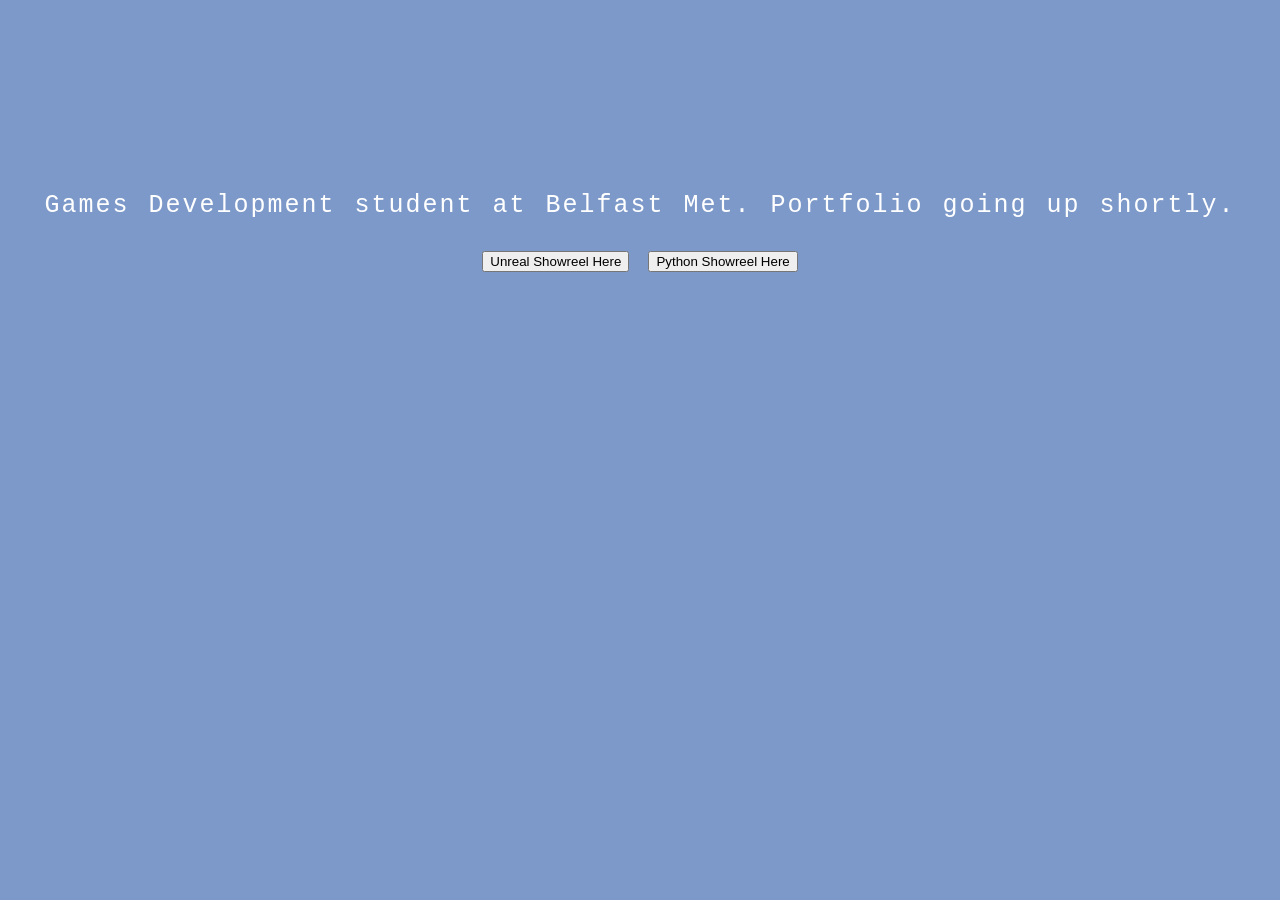
==== index.html @ 3f8d04d6 "adding python showreel button" ====
<!DOCTYPE html>
<html lang="en">
<head>
  <style>
    body{
      background: #7D99C9;
      color: white;
      text-align: center;
      font-family: "Courier New", Courier, monospace;
      font-size: 25px;
      letter-spacing: 2px;
      word-spacing: 2px;
      colour: #000000
      font-weight: normal;
      text-decoration: none;
      font-style: normal;
      font-variant: normal;
      text-transform: none;
    }
  </style>
  <meta charset="utf-8">
  <title>Pixielled — Games Development</title>
</head>
<body>
  <video autoplay loop muted playsinline style="max-width: 100%;">
  <source src="logo_animation.mp4" type="video/mp4">
  Your browser does not support the video tag.
  </video>
  <p>Games Development student at Belfast Met. Portfolio going up shortly.</p>
  <button onclick="window.location='unreal_showreel.html'">Unreal Showreel Here</button> <button onclick="window.location='python_showreel.html'">Python Showreel Here</button>
</body>
</html>
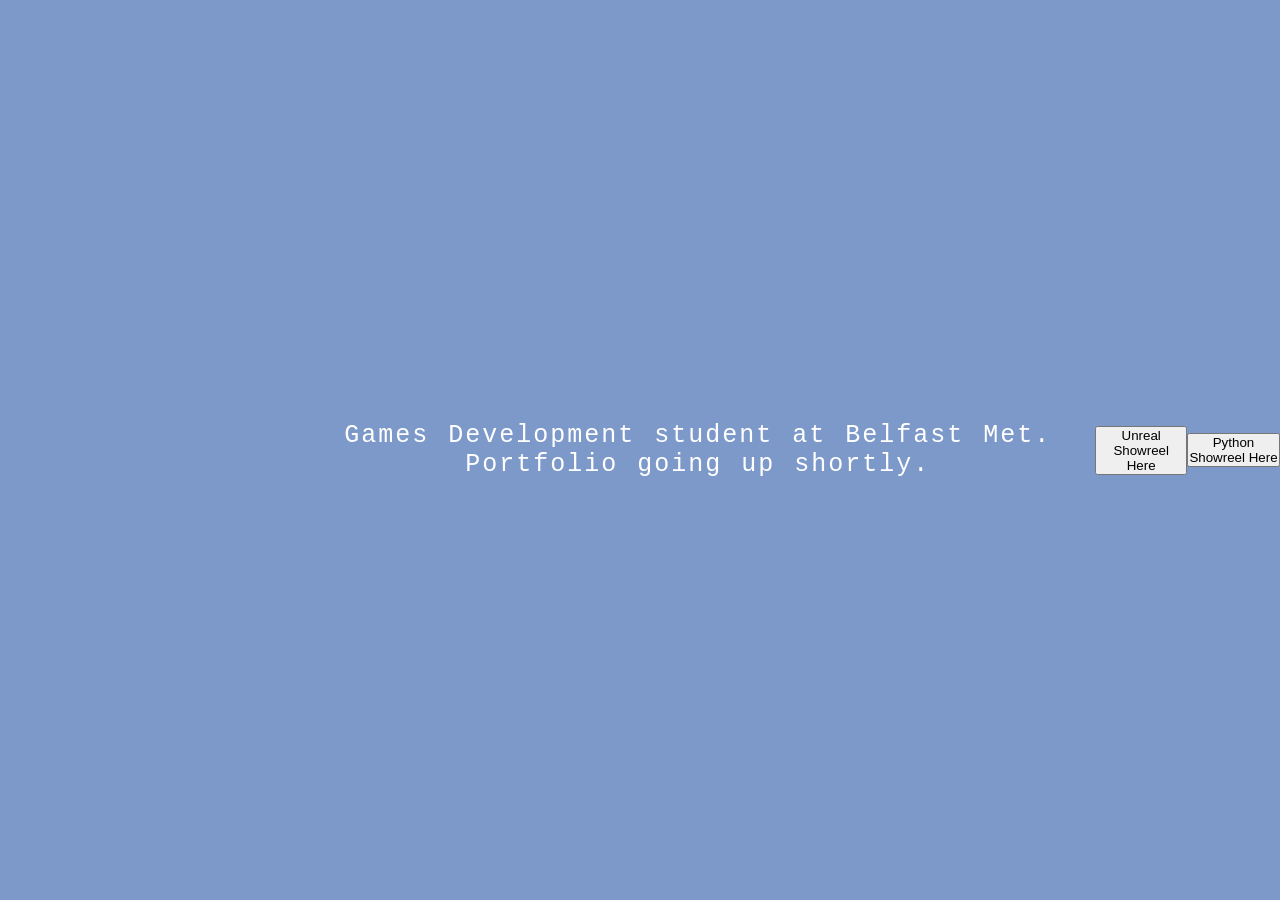
==== commit 357110a8: "Update index.html Trying to make a border" ====
--- a/index.html
+++ b/index.html
@@ -1,9 +1,24 @@
 <!DOCTYPE html>
 <html lang="en">
 <head>
+<meta charset="UTF-8">
+<meta name="viewport"
+  content="width=device-width, inital-scale=1.0">
+  <title>Wiggly Borders</title>
   <style>
+  		* {
+        margin: 0;
+        padding: 0;
+        box-sizing: border-box;
+      }
+      
     body{
+      min-height: 100vh;
       background: #7D99C9;
+      display: flex;
+      align-items: center;
+      padding; 25px;
+      overflow-x: hiddden;
       color: white;
       text-align: center;
       font-family: "Courier New", Courier, monospace;
@@ -17,6 +32,40 @@
       font-variant: normal;
       text-transform: none;
     }
+    .wiggly-container {
+    width: 100%
+    max-width: 1200px;
+    min-height: 80vh;
+    position: relative;
+    padding: 40px
+    background: #fff;
+    border: 5px solid #DCDBBB;
+    border-radius: 45% 55% 50% 50% / 8% 10% 12% 9%:
+    animation: wiggle 6s ease-in-out infinite;
+    }
+    
+    @keyframes wiggle {
+    		0%, 100% {
+        border-radius: 45% 55% 50% 50% / 8% 10% 12% 9%:
+        }
+        50% {
+        		border-radius: 50% 45% 55% 45% / 10% 8% 9% 12%;
+            }
+          }
+          
+    /*mobile adjustments*/
+    @media (max-width: 600px) {
+    		body {
+        padding: 15px;
+        }
+        .wiggly-container {
+        		min-height: 90vh;
+            padding: 20px;
+            border-width: 4px;
+            border-radius; 40% 60% 45% 55% / 6% 8% 10% 7%;
+            }
+        }
+      	
   </style>
   <meta charset="utf-8">
   <title>Pixielled — Games Development</title>
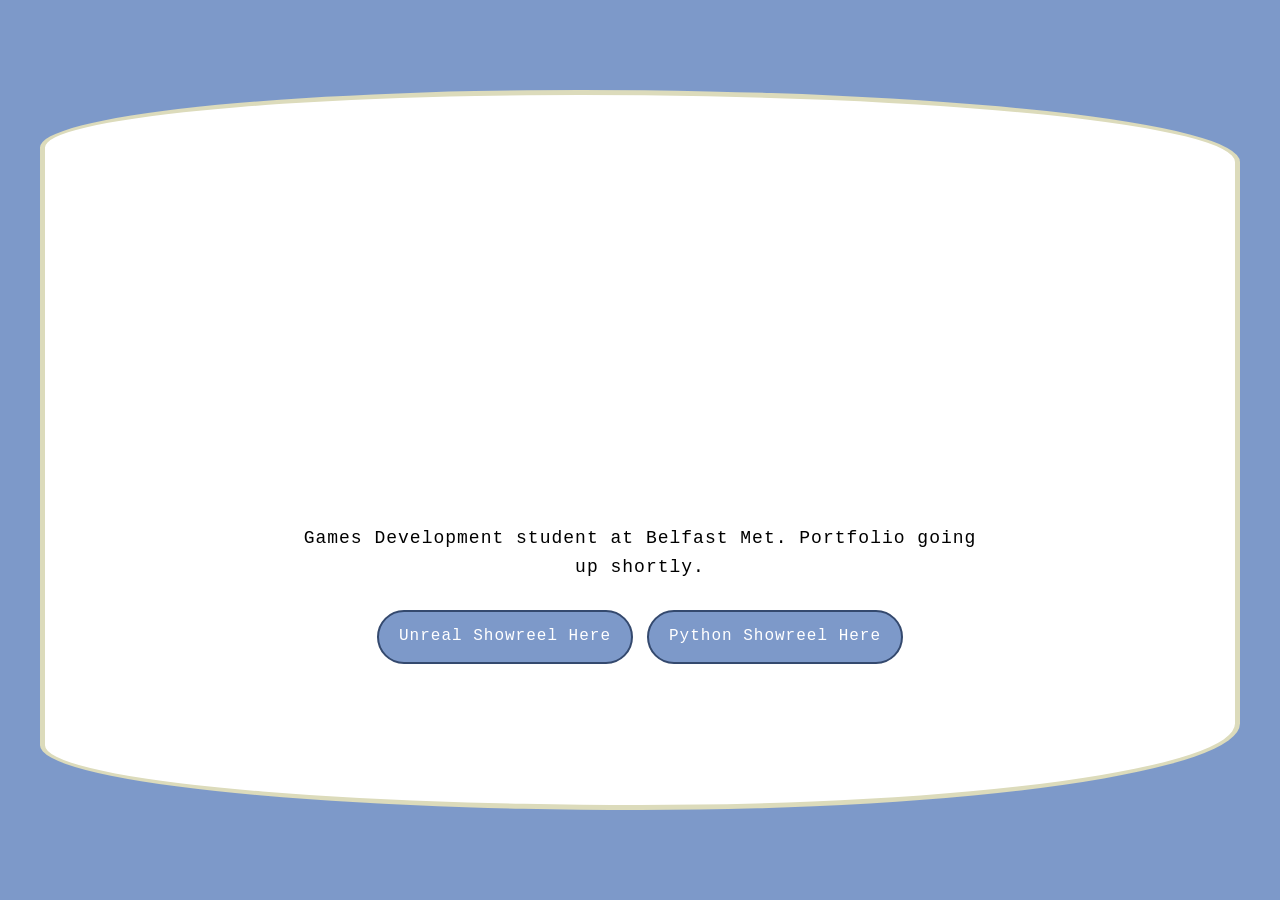
==== commit 12b99e2c: "Update index.html Bug fixing for borders" ====
--- a/index.html
+++ b/index.html
@@ -1,81 +1,176 @@
+
 <!DOCTYPE html>
 <html lang="en">
 <head>
-<meta charset="UTF-8">
-<meta name="viewport"
-  content="width=device-width, inital-scale=1.0">
-  <title>Wiggly Borders</title>
+  <meta charset="UTF-8">
+  <meta name="viewport" content="width=device-width, initial-scale=1.0">
+  <meta name="description" content="Pixielled — Games Development portfolio.">
+  <title>Pixielled — Games Development</title>
+
   <style>
-  		* {
-        margin: 0;
-        padding: 0;
-        box-sizing: border-box;
-      }
-      
-    body{
+    * {
+      margin: 0;
+      padding: 0;
+      box-sizing: border-box;
+    }
+
+    body {
       min-height: 100vh;
       background: #7D99C9;
       display: flex;
       align-items: center;
-      padding; 25px;
-      overflow-x: hiddden;
-      color: white;
+      justify-content: center;
+      padding: 25px;
+      overflow-x: hidden;
+      color: #000000;
       text-align: center;
       font-family: "Courier New", Courier, monospace;
-      font-size: 25px;
-      letter-spacing: 2px;
-      word-spacing: 2px;
-      colour: #000000
+      font-size: 18px;
       font-weight: normal;
+      letter-spacing: 1px;
+      line-height: 1.6;
+    }
+
+    .wiggly-container {
+      width: 100%;
+      max-width: 1200px;
+      min-height: 80vh;
+      position: relative;
+      display: flex;
+      flex-direction: column;
+      align-items: center;
+      justify-content: center;
+      gap: 28px;
+      padding: 40px;
+      background: #ffffff;
+      border: 5px solid #DCDBBB;
+      border-radius: 45% 55% 50% 50% / 8% 10% 12% 9%;
+      animation: wiggle 6s ease-in-out infinite;
+    }
+
+    .logo-video {
+      display: block;
+      width: 100%;
+      max-width: 520px;
+      max-height: 320px;
+      object-fit: contain;
+    }
+
+    .intro {
+      max-width: 700px;
+    }
+
+    .button-group {
+      display: flex;
+      flex-wrap: wrap;
+      justify-content: center;
+      gap: 14px;
+    }
+
+    .portfolio-button {
+      display: inline-block;
+      padding: 12px 20px;
+      border: 2px solid #34496E;
+      border-radius: 999px;
+      background: #7D99C9;
+      color: #ffffff;
+      font: inherit;
+      font-size: 16px;
+      letter-spacing: 1px;
       text-decoration: none;
-      font-style: normal;
-      font-variant: normal;
-      text-transform: none;
+      cursor: pointer;
+      transition: background-color 0.2s ease,
+                  color 0.2s ease,
+                  transform 0.2s ease;
     }
-    .wiggly-container {
-    width: 100%
-    max-width: 1200px;
-    min-height: 80vh;
-    position: relative;
-    padding: 40px
-    background: #fff;
-    border: 5px solid #DCDBBB;
-    border-radius: 45% 55% 50% 50% / 8% 10% 12% 9%:
-    animation: wiggle 6s ease-in-out infinite;
+
+    .portfolio-button:hover,
+    .portfolio-button:focus-visible {
+      background: #34496E;
+      color: #ffffff;
+      transform: translateY(-2px);
     }
-    
+
+    .portfolio-button:focus-visible {
+      outline: 3px solid #000000;
+      outline-offset: 4px;
+    }
+
     @keyframes wiggle {
-    		0%, 100% {
-        border-radius: 45% 55% 50% 50% / 8% 10% 12% 9%:
-        }
-        50% {
-        		border-radius: 50% 45% 55% 45% / 10% 8% 9% 12%;
-            }
-          }
-          
-    /*mobile adjustments*/
+      0%, 100% {
+        border-radius: 45% 55% 50% 50% / 8% 10% 12% 9%;
+      }
+
+      50% {
+        border-radius: 50% 45% 55% 45% / 10% 8% 9% 12%;
+      }
+    }
+
+    /* Mobile adjustments */
     @media (max-width: 600px) {
-    		body {
+      body {
         padding: 15px;
-        }
-        .wiggly-container {
-        		min-height: 90vh;
-            padding: 20px;
-            border-width: 4px;
-            border-radius; 40% 60% 45% 55% / 6% 8% 10% 7%;
-            }
-        }
-      	
+        font-size: 16px;
+      }
+
+      .wiggly-container {
+        min-height: 90vh;
+        padding: 24px 18px;
+        border-width: 4px;
+        border-radius: 40% 60% 45% 55% / 6% 8% 10% 7%;
+        gap: 22px;
+      }
+
+      .logo-video {
+        max-height: 240px;
+      }
+
+      .portfolio-button {
+        width: 100%;
+        max-width: 280px;
+      }
+    }
+
+    /* Accessibility: respect reduced-motion settings */
+    @media (prefers-reduced-motion: reduce) {
+      .wiggly-container {
+        animation: none;
+      }
+
+      .portfolio-button {
+        transition: none;
+      }
+    }
   </style>
-  <meta charset="utf-8">
-  <title>Pixielled — Games Development</title>
 </head>
+
 <body>
-  <video autoplay loop muted playsinline style="max-width: 100%;">
-  <source src="logo_animation.mp4" type="video/mp4">
-  Your browser does not support the video tag.
-  </video>
-  <p>Games Development student at Belfast Met. Portfolio going up shortly.</p>
-  <button onclick="window.location='unreal_showreel.html'">Unreal Showreel Here</button> <button onclick="window.location='python_showreel.html'">Python Showreel Here</button>
+
+  <main class="wiggly-container">
+
+    <video class="logo-video" autoplay loop muted playsinline>
+      <source src="logo_animation.mp4" type="video/mp4">
+      Your browser does not support the video tag.
+    </video>
+
+    <p class="intro">
+      Games Development student at Belfast Met.
+      Portfolio going up shortly.
+    </p>
+
+    <nav class="button-group" aria-label="Showreels">
+
+      <a class="portfolio-button" href="unreal_showreel.html">
+        Unreal Showreel Here
+      </a>
+
+      <a class="portfolio-button" href="python_showreel.html">
+        Python Showreel Here
+      </a>
+
+    </nav>
+
+  </main>
+
 </body>
 </html>
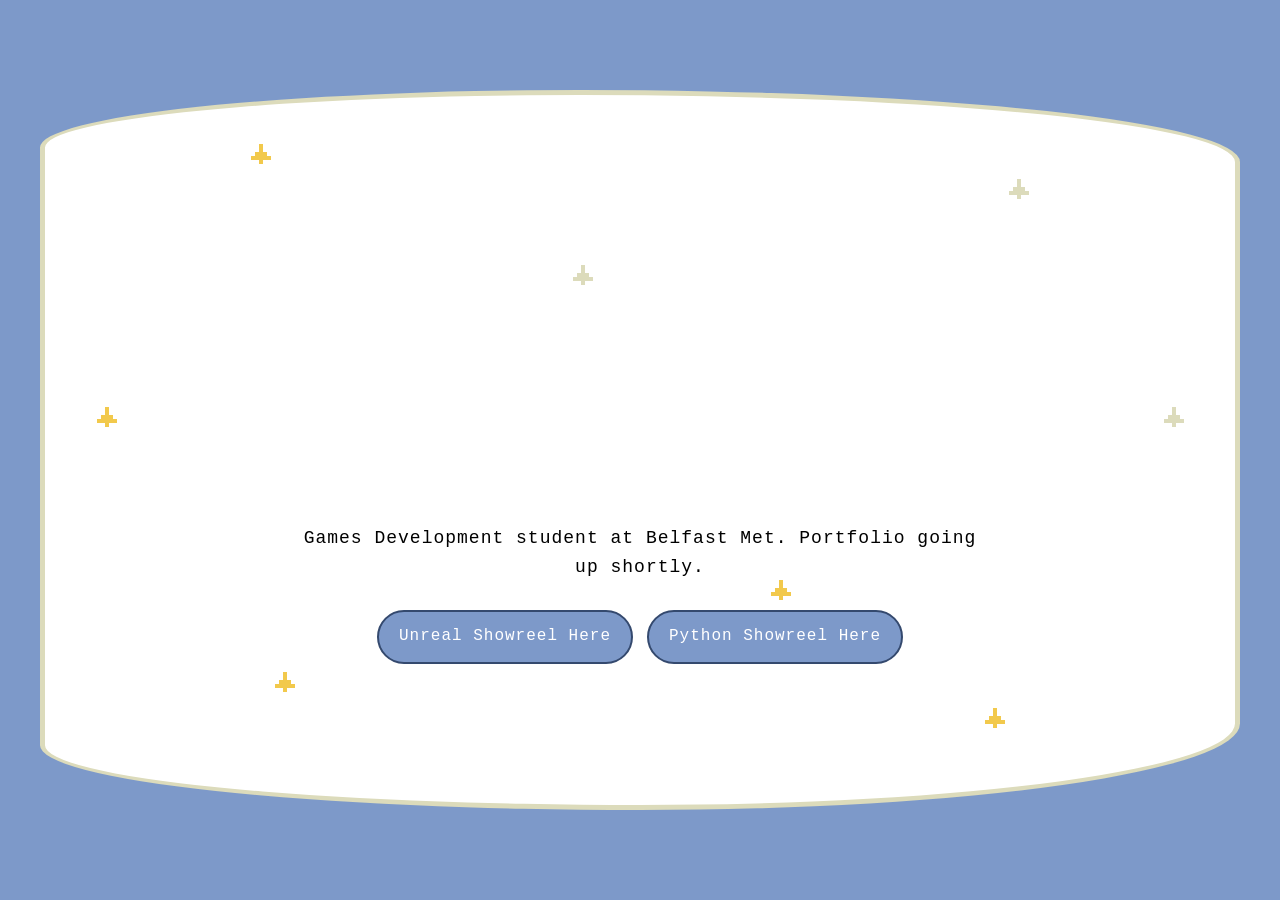
==== commit 0447eb7a: "Update index.html Fixing and adding comments on code + animated stars" ====
--- a/index.html
+++ b/index.html
@@ -3,11 +3,20 @@
 <html lang="en">
 <head>
   <meta charset="UTF-8">
+
   <meta name="viewport" content="width=device-width, initial-scale=1.0">
+
   <meta name="description" content="Pixielled — Games Development portfolio.">
+
   <title>Pixielled — Games Development</title>
 
+
   <style>
+
+    /* ================================= */
+    /* GENERAL PAGE SETTINGS             */
+    /* ================================= */
+
     * {
       margin: 0;
       padding: 0;
@@ -17,86 +26,268 @@
     body {
       min-height: 100vh;
       background: #7D99C9;
+
       display: flex;
       align-items: center;
       justify-content: center;
+
       padding: 25px;
       overflow-x: hidden;
+
       color: #000000;
       text-align: center;
+
       font-family: "Courier New", Courier, monospace;
       font-size: 18px;
       font-weight: normal;
+
       letter-spacing: 1px;
       line-height: 1.6;
     }
+
+
+    /* ================================= */
+    /* MAIN WIGGLY CONTAINER             */
+    /* ================================= */
 
     .wiggly-container {
       width: 100%;
       max-width: 1200px;
       min-height: 80vh;
+
       position: relative;
+
       display: flex;
       flex-direction: column;
       align-items: center;
       justify-content: center;
+
       gap: 28px;
       padding: 40px;
+
       background: #ffffff;
+
       border: 5px solid #DCDBBB;
+
+      /* Creates the organic wiggly shape */
       border-radius: 45% 55% 50% 50% / 8% 10% 12% 9%;
+
+      /* Continuously animates the container shape */
       animation: wiggle 6s ease-in-out infinite;
     }
+
+
+    /* ================================= */
+    /* PIXEL STAR DECORATIONS            */
+    /* ================================= */
+
+    /* 
+       Creates individual pixel-style stars.
+       Each star is made using small square pixels
+       created with CSS box-shadow.
+    */
+
+    .pixel-star {
+      position: absolute;
+
+      width: 4px;
+      height: 4px;
+
+      background: currentColor;
+
+      /* Creates the pixelated star shape */
+      box-shadow:
+        0px -8px currentColor,
+        0px -4px currentColor,
+        -4px 0px currentColor,
+        4px 0px currentColor,
+        -8px 4px currentColor,
+        -4px 4px currentColor,
+        0px 4px currentColor,
+        4px 4px currentColor,
+        8px 4px currentColor,
+        0px 8px currentColor;
+
+      /* Makes the stars blink continuously */
+      animation: twinkle 2s ease-in-out infinite;
+
+      /* Stops stars interfering with clicking buttons */
+      pointer-events: none;
+
+      z-index: 2;
+    }
+
+
+    /* Individual star positions */
+
+    .star-1 {
+      top: 8%;
+      left: 18%;
+      color: #F2C94C;
+      animation-delay: 0s;
+    }
+
+    .star-2 {
+      top: 13%;
+      right: 18%;
+      color: #DCDBBB;
+      animation-delay: 0.7s;
+    }
+
+    .star-3 {
+      top: 45%;
+      left: 5%;
+      color: #F2C94C;
+      animation-delay: 1.2s;
+    }
+
+    .star-4 {
+      top: 45%;
+      right: 5%;
+      color: #DCDBBB;
+      animation-delay: 0.4s;
+    }
+
+    .star-5 {
+      bottom: 17%;
+      left: 20%;
+      color: #F2C94C;
+      animation-delay: 1.5s;
+    }
+
+    .star-6 {
+      bottom: 12%;
+      right: 20%;
+      color: #F2C94C;
+      animation-delay: 0.9s;
+    }
+
+    .star-7 {
+      top: 25%;
+      left: 45%;
+      color: #DCDBBB;
+      animation-delay: 1.8s;
+    }
+
+    .star-8 {
+      bottom: 30%;
+      right: 38%;
+      color: #F2C94C;
+      animation-delay: 0.3s;
+    }
+
+
+    /* ================================= */
+    /* STAR TWINKLING ANIMATION          */
+    /* ================================= */
+
+    @keyframes twinkle {
+
+      /* Stars start visible */
+      0%, 100% {
+        opacity: 1;
+        transform: scale(1);
+      }
+
+      /* Stars fade away halfway through */
+      50% {
+        opacity: 0.15;
+        transform: scale(0.6);
+      }
+    }
+
+
+    /* ================================= */
+    /* LOGO VIDEO                        */
+    /* ================================= */
 
     .logo-video {
       display: block;
+
       width: 100%;
       max-width: 520px;
       max-height: 320px;
+
       object-fit: contain;
     }
+
+
+    /* ================================= */
+    /* INTRODUCTION TEXT                 */
+    /* ================================= */
 
     .intro {
       max-width: 700px;
     }
+
+
+    /* ================================= */
+    /* BUTTON GROUP                      */
+    /* ================================= */
 
     .button-group {
       display: flex;
       flex-wrap: wrap;
       justify-content: center;
+
       gap: 14px;
     }
+
+
+    /* ================================= */
+    /* PORTFOLIO BUTTONS                 */
+    /* ================================= */
 
     .portfolio-button {
       display: inline-block;
+
       padding: 12px 20px;
+
       border: 2px solid #34496E;
       border-radius: 999px;
+
       background: #7D99C9;
       color: #ffffff;
+
       font: inherit;
       font-size: 16px;
+
       letter-spacing: 1px;
+
       text-decoration: none;
       cursor: pointer;
-      transition: background-color 0.2s ease,
-                  color 0.2s ease,
-                  transform 0.2s ease;
-    }
-
+
+      transition:
+        background-color 0.2s ease,
+        color 0.2s ease,
+        transform 0.2s ease;
+    }
+
+
+    /* Changes button appearance when hovered over */
     .portfolio-button:hover,
     .portfolio-button:focus-visible {
+
       background: #34496E;
       color: #ffffff;
+
       transform: translateY(-2px);
     }
 
+
+    /* Keyboard accessibility */
     .portfolio-button:focus-visible {
       outline: 3px solid #000000;
       outline-offset: 4px;
     }
 
+
+    /* ================================= */
+    /* WIGGLY BORDER ANIMATION           */
+    /* ================================= */
+
     @keyframes wiggle {
+
       0%, 100% {
         border-radius: 45% 55% 50% 50% / 8% 10% 12% 9%;
       }
@@ -106,8 +297,13 @@
       }
     }
 
-    /* Mobile adjustments */
+
+    /* ================================= */
+    /* MOBILE RESPONSIVENESS             */
+    /* ================================= */
+
     @media (max-width: 600px) {
+
       body {
         padding: 15px;
         font-size: 16px;
@@ -115,9 +311,13 @@
 
       .wiggly-container {
         min-height: 90vh;
+
         padding: 24px 18px;
+
         border-width: 4px;
+
         border-radius: 40% 60% 45% 55% / 6% 8% 10% 7%;
+
         gap: 22px;
       }
 
@@ -129,34 +329,101 @@
         width: 100%;
         max-width: 280px;
       }
-    }
-
-    /* Accessibility: respect reduced-motion settings */
+
+      /* Slightly reduces the star size on mobile */
+      .pixel-star {
+        transform: scale(0.8);
+      }
+    }
+
+
+    /* ================================= */
+    /* REDUCED MOTION ACCESSIBILITY       */
+    /* ================================= */
+
     @media (prefers-reduced-motion: reduce) {
+
+      /* Stops the container animation */
       .wiggly-container {
         animation: none;
       }
 
+      /* Stops the stars blinking */
+      .pixel-star {
+        animation: none;
+      }
+
+      /* Removes button transitions */
       .portfolio-button {
         transition: none;
       }
     }
+
   </style>
+
 </head>
 
+
 <body>
 
+  <!-- ================================= -->
+  <!-- MAIN PORTFOLIO CONTAINER           -->
+  <!-- ================================= -->
+
   <main class="wiggly-container">
 
+
+    <!-- ================================= -->
+    <!-- PIXEL STARS                       -->
+    <!-- ================================= -->
+
+    <!-- Each span represents one decorative star -->
+
+    <span class="pixel-star star-1" aria-hidden="true"></span>
+
+    <span class="pixel-star star-2" aria-hidden="true"></span>
+
+    <span class="pixel-star star-3" aria-hidden="true"></span>
+
+    <span class="pixel-star star-4" aria-hidden="true"></span>
+
+    <span class="pixel-star star-5" aria-hidden="true"></span>
+
+    <span class="pixel-star star-6" aria-hidden="true"></span>
+
+    <span class="pixel-star star-7" aria-hidden="true"></span>
+
+    <span class="pixel-star star-8" aria-hidden="true"></span>
+
+
+    <!-- ================================= -->
+    <!-- ANIMATED LOGO                     -->
+    <!-- ================================= -->
+
     <video class="logo-video" autoplay loop muted playsinline>
+
       <source src="logo_animation.mp4" type="video/mp4">
+
       Your browser does not support the video tag.
+
     </video>
 
+
+    <!-- ================================= -->
+    <!-- INTRODUCTION                      -->
+    <!-- ================================= -->
+
     <p class="intro">
+
       Games Development student at Belfast Met.
       Portfolio going up shortly.
+
     </p>
+
+
+    <!-- ================================= -->
+    <!-- SHOWREEL BUTTONS                  -->
+    <!-- ================================= -->
 
     <nav class="button-group" aria-label="Showreels">
 
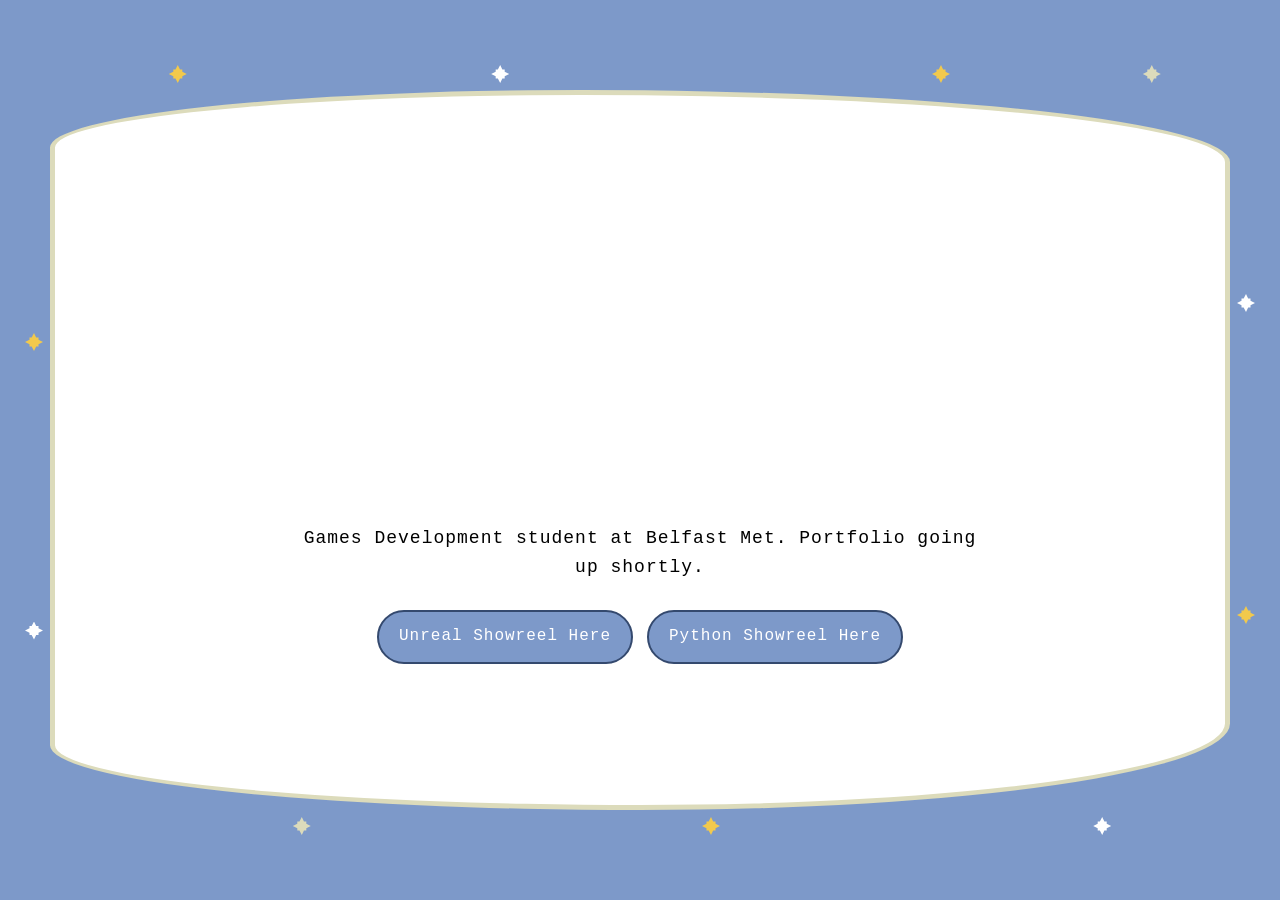
==== commit dfabcae7: "Update index.html Make stars better looking and not in the body hopefully" ====
--- a/index.html
+++ b/index.html
@@ -3,13 +3,9 @@
 <html lang="en">
 <head>
   <meta charset="UTF-8">
-
   <meta name="viewport" content="width=device-width, initial-scale=1.0">
 
-  <meta name="description" content="Pixielled — Games Development portfolio.">
-
   <title>Pixielled — Games Development</title>
-
 
   <style>
 
@@ -31,7 +27,7 @@
       align-items: center;
       justify-content: center;
 
-      padding: 25px;
+      padding: 20px;
       overflow-x: hidden;
 
       color: #000000;
@@ -39,161 +35,210 @@
 
       font-family: "Courier New", Courier, monospace;
       font-size: 18px;
-      font-weight: normal;
-
       letter-spacing: 1px;
       line-height: 1.6;
     }
 
 
     /* ================================= */
-    /* MAIN WIGGLY CONTAINER             */
-    /* ================================= */
-
-    .wiggly-container {
+    /* OUTER BLUE FRAME                   */
+    /* ================================= */
+
+    /* This creates the space around the white container.
+       The blue background of the body shows through here.
+       The stars are positioned inside this space. */
+
+    .portfolio-frame {
+      position: relative;
+
       width: 100%;
-      max-width: 1200px;
-      min-height: 80vh;
-
-      position: relative;
-
-      display: flex;
-      flex-direction: column;
-      align-items: center;
-      justify-content: center;
-
-      gap: 28px;
-      padding: 40px;
-
-      background: #ffffff;
-
-      border: 5px solid #DCDBBB;
-
-      /* Creates the organic wiggly shape */
-      border-radius: 45% 55% 50% 50% / 8% 10% 12% 9%;
-
-      /* Continuously animates the container shape */
-      animation: wiggle 6s ease-in-out infinite;
-    }
-
-
-    /* ================================= */
-    /* PIXEL STAR DECORATIONS            */
-    /* ================================= */
-
-    /* 
-       Creates individual pixel-style stars.
-       Each star is made using small square pixels
-       created with CSS box-shadow.
-    */
+      max-width: 1260px;
+
+      padding: 30px;
+    }
+
+
+    /* ================================= */
+    /* PIXEL STAR DESIGN                  */
+    /* ================================= */
+
+    /* Creates a four-point pixel-style star */
 
     .pixel-star {
       position: absolute;
 
-      width: 4px;
-      height: 4px;
-
-      background: currentColor;
-
-      /* Creates the pixelated star shape */
-      box-shadow:
-        0px -8px currentColor,
-        0px -4px currentColor,
-        -4px 0px currentColor,
-        4px 0px currentColor,
-        -8px 4px currentColor,
-        -4px 4px currentColor,
-        0px 4px currentColor,
-        4px 4px currentColor,
-        8px 4px currentColor,
-        0px 8px currentColor;
-
-      /* Makes the stars blink continuously */
-      animation: twinkle 2s ease-in-out infinite;
-
-      /* Stops stars interfering with clicking buttons */
+      width: 18px;
+      height: 18px;
+
+      background: #F2C94C;
+
+      /* Creates a stepped, retro pixel-art star shape */
+      clip-path: polygon(
+        50% 0%,
+        62% 25%,
+        75% 25%,
+        75% 37%,
+        100% 50%,
+        75% 62%,
+        75% 75%,
+        62% 75%,
+        50% 100%,
+        37% 75%,
+        25% 75%,
+        25% 62%,
+        0% 50%,
+        25% 37%,
+        25% 25%,
+        37% 25%
+      );
+
+      /* Makes each star blink independently */
+      animation: star-twinkle 2s ease-in-out infinite;
+
+      /* Keeps stars decorative and non-clickable */
       pointer-events: none;
 
       z-index: 2;
     }
 
 
-    /* Individual star positions */
+    /* ================================= */
+    /* STAR POSITIONS                     */
+    /* ================================= */
+
+    /* Top edge stars */
 
     .star-1 {
-      top: 8%;
-      left: 18%;
-      color: #F2C94C;
+      top: 5px;
+      left: 12%;
       animation-delay: 0s;
     }
 
     .star-2 {
-      top: 13%;
-      right: 18%;
-      color: #DCDBBB;
+      top: 5px;
+      left: 38%;
+      background: #ffffff;
       animation-delay: 0.7s;
     }
 
     .star-3 {
-      top: 45%;
-      left: 5%;
-      color: #F2C94C;
+      top: 5px;
+      right: 25%;
       animation-delay: 1.2s;
     }
 
     .star-4 {
-      top: 45%;
-      right: 5%;
-      color: #DCDBBB;
+      top: 5px;
+      right: 8%;
+      background: #DCDBBB;
       animation-delay: 0.4s;
     }
 
+
+    /* Left edge stars */
+
     .star-5 {
-      bottom: 17%;
-      left: 20%;
-      color: #F2C94C;
+      left: 5px;
+      top: 35%;
       animation-delay: 1.5s;
     }
 
     .star-6 {
-      bottom: 12%;
-      right: 20%;
-      color: #F2C94C;
+      left: 5px;
+      top: 72%;
+      background: #ffffff;
       animation-delay: 0.9s;
     }
 
+
+    /* Right edge stars */
+
     .star-7 {
-      top: 25%;
-      left: 45%;
-      color: #DCDBBB;
+      right: 5px;
+      top: 30%;
+      background: #ffffff;
       animation-delay: 1.8s;
     }
 
     .star-8 {
-      bottom: 30%;
-      right: 38%;
-      color: #F2C94C;
+      right: 5px;
+      top: 70%;
       animation-delay: 0.3s;
     }
 
 
-    /* ================================= */
-    /* STAR TWINKLING ANIMATION          */
-    /* ================================= */
-
-    @keyframes twinkle {
-
-      /* Stars start visible */
+    /* Bottom edge stars */
+
+    .star-9 {
+      bottom: 5px;
+      left: 22%;
+      background: #DCDBBB;
+      animation-delay: 0.6s;
+    }
+
+    .star-10 {
+      bottom: 5px;
+      left: 55%;
+      animation-delay: 1.4s;
+    }
+
+    .star-11 {
+      bottom: 5px;
+      right: 12%;
+      background: #ffffff;
+      animation-delay: 0.2s;
+    }
+
+
+    /* ================================= */
+    /* STAR BLINKING ANIMATION            */
+    /* ================================= */
+
+    @keyframes star-twinkle {
+
+      /* Star fully visible */
       0%, 100% {
         opacity: 1;
         transform: scale(1);
       }
 
-      /* Stars fade away halfway through */
+      /* Star fades and shrinks */
       50% {
-        opacity: 0.15;
+        opacity: 0.2;
         transform: scale(0.6);
       }
+    }
+
+
+    /* ================================= */
+    /* MAIN WHITE CONTAINER               */
+    /* ================================= */
+
+    .wiggly-container {
+
+      width: 100%;
+      min-height: 80vh;
+
+      position: relative;
+
+      display: flex;
+      flex-direction: column;
+
+      align-items: center;
+      justify-content: center;
+
+      gap: 28px;
+      padding: 40px;
+
+      background: #ffffff;
+
+      border: 5px solid #DCDBBB;
+
+      /* Organic wiggly shape */
+      border-radius: 45% 55% 50% 50% / 8% 10% 12% 9%;
+
+      /* Continuously changes the shape */
+      animation: wiggle 6s ease-in-out infinite;
     }
 
 
@@ -213,7 +258,7 @@
 
 
     /* ================================= */
-    /* INTRODUCTION TEXT                 */
+    /* INTRODUCTION TEXT                  */
     /* ================================= */
 
     .intro {
@@ -222,20 +267,20 @@
 
 
     /* ================================= */
-    /* BUTTON GROUP                      */
+    /* BUTTON GROUP                       */
     /* ================================= */
 
     .button-group {
       display: flex;
       flex-wrap: wrap;
+
       justify-content: center;
-
       gap: 14px;
     }
 
 
     /* ================================= */
-    /* PORTFOLIO BUTTONS                 */
+    /* PORTFOLIO BUTTONS                  */
     /* ================================= */
 
     .portfolio-button {
@@ -252,22 +297,17 @@
       font: inherit;
       font-size: 16px;
 
-      letter-spacing: 1px;
-
       text-decoration: none;
       cursor: pointer;
 
-      transition:
-        background-color 0.2s ease,
-        color 0.2s ease,
-        transform 0.2s ease;
-    }
-
-
-    /* Changes button appearance when hovered over */
+      transition: all 0.2s ease;
+    }
+
+
+    /* Button hover effect */
+
     .portfolio-button:hover,
     .portfolio-button:focus-visible {
-
       background: #34496E;
       color: #ffffff;
 
@@ -275,7 +315,8 @@
     }
 
 
-    /* Keyboard accessibility */
+    /* Keyboard focus outline */
+
     .portfolio-button:focus-visible {
       outline: 3px solid #000000;
       outline-offset: 4px;
@@ -283,7 +324,7 @@
 
 
     /* ================================= */
-    /* WIGGLY BORDER ANIMATION           */
+    /* WIGGLY CONTAINER ANIMATION         */
     /* ================================= */
 
     @keyframes wiggle {
@@ -299,14 +340,25 @@
 
 
     /* ================================= */
-    /* MOBILE RESPONSIVENESS             */
+    /* MOBILE RESPONSIVENESS              */
     /* ================================= */
 
     @media (max-width: 600px) {
 
       body {
-        padding: 15px;
+        padding: 12px;
         font-size: 16px;
+      }
+
+      /* Makes the blue border slightly smaller */
+      .portfolio-frame {
+        padding: 22px;
+      }
+
+      /* Reduces the star size */
+      .pixel-star {
+        width: 13px;
+        height: 13px;
       }
 
       .wiggly-container {
@@ -329,11 +381,6 @@
         width: 100%;
         max-width: 280px;
       }
-
-      /* Slightly reduces the star size on mobile */
-      .pixel-star {
-        transform: scale(0.8);
-      }
     }
 
 
@@ -343,101 +390,93 @@
 
     @media (prefers-reduced-motion: reduce) {
 
-      /* Stops the container animation */
       .wiggly-container {
         animation: none;
       }
 
-      /* Stops the stars blinking */
       .pixel-star {
         animation: none;
       }
 
-      /* Removes button transitions */
       .portfolio-button {
         transition: none;
       }
     }
 
   </style>
-
 </head>
 
 
 <body>
 
   <!-- ================================= -->
-  <!-- MAIN PORTFOLIO CONTAINER           -->
+  <!-- OUTER BLUE FRAME                   -->
   <!-- ================================= -->
 
-  <main class="wiggly-container">
+  <div class="portfolio-frame">
+
+
+    <!-- Decorative pixel stars on the BLUE border -->
+
+    <span class="pixel-star star-1" aria-hidden="true"></span>
+    <span class="pixel-star star-2" aria-hidden="true"></span>
+    <span class="pixel-star star-3" aria-hidden="true"></span>
+    <span class="pixel-star star-4" aria-hidden="true"></span>
+
+    <span class="pixel-star star-5" aria-hidden="true"></span>
+    <span class="pixel-star star-6" aria-hidden="true"></span>
+
+    <span class="pixel-star star-7" aria-hidden="true"></span>
+    <span class="pixel-star star-8" aria-hidden="true"></span>
+
+    <span class="pixel-star star-9" aria-hidden="true"></span>
+    <span class="pixel-star star-10" aria-hidden="true"></span>
+    <span class="pixel-star star-11" aria-hidden="true"></span>
 
 
     <!-- ================================= -->
-    <!-- PIXEL STARS                       -->
+    <!-- WHITE WIGGLY CONTAINER             -->
     <!-- ================================= -->
 
-    <!-- Each span represents one decorative star -->
-
-    <span class="pixel-star star-1" aria-hidden="true"></span>
-
-    <span class="pixel-star star-2" aria-hidden="true"></span>
-
-    <span class="pixel-star star-3" aria-hidden="true"></span>
-
-    <span class="pixel-star star-4" aria-hidden="true"></span>
-
-    <span class="pixel-star star-5" aria-hidden="true"></span>
-
-    <span class="pixel-star star-6" aria-hidden="true"></span>
-
-    <span class="pixel-star star-7" aria-hidden="true"></span>
-
-    <span class="pixel-star star-8" aria-hidden="true"></span>
-
-
-    <!-- ================================= -->
-    <!-- ANIMATED LOGO                     -->
-    <!-- ================================= -->
-
-    <video class="logo-video" autoplay loop muted playsinline>
-
-      <source src="logo_animation.mp4" type="video/mp4">
-
-      Your browser does not support the video tag.
-
-    </video>
-
-
-    <!-- ================================= -->
-    <!-- INTRODUCTION                      -->
-    <!-- ================================= -->
-
-    <p class="intro">
-
-      Games Development student at Belfast Met.
-      Portfolio going up shortly.
-
-    </p>
-
-
-    <!-- ================================= -->
-    <!-- SHOWREEL BUTTONS                  -->
-    <!-- ================================= -->
-
-    <nav class="button-group" aria-label="Showreels">
-
-      <a class="portfolio-button" href="unreal_showreel.html">
-        Unreal Showreel Here
-      </a>
-
-      <a class="portfolio-button" href="python_showreel.html">
-        Python Showreel Here
-      </a>
-
-    </nav>
-
-  </main>
+    <main class="wiggly-container">
+
+
+      <!-- Animated logo video -->
+
+      <video class="logo-video" autoplay loop muted playsinline>
+
+        <source src="logo_animation.mp4" type="video/mp4">
+
+        Your browser does not support the video tag.
+
+      </video>
+
+
+      <!-- Introduction -->
+
+      <p class="intro">
+        Games Development student at Belfast Met.
+        Portfolio going up shortly.
+      </p>
+
+
+      <!-- Showreel navigation -->
+
+      <nav class="button-group" aria-label="Showreels">
+
+        <a class="portfolio-button" href="unreal_showreel.html">
+          Unreal Showreel Here
+        </a>
+
+        <a class="portfolio-button" href="python_showreel.html">
+          Python Showreel Here
+        </a>
+
+      </nav>
+
+    </main>
+
+  </div>
 
 </body>
 </html>
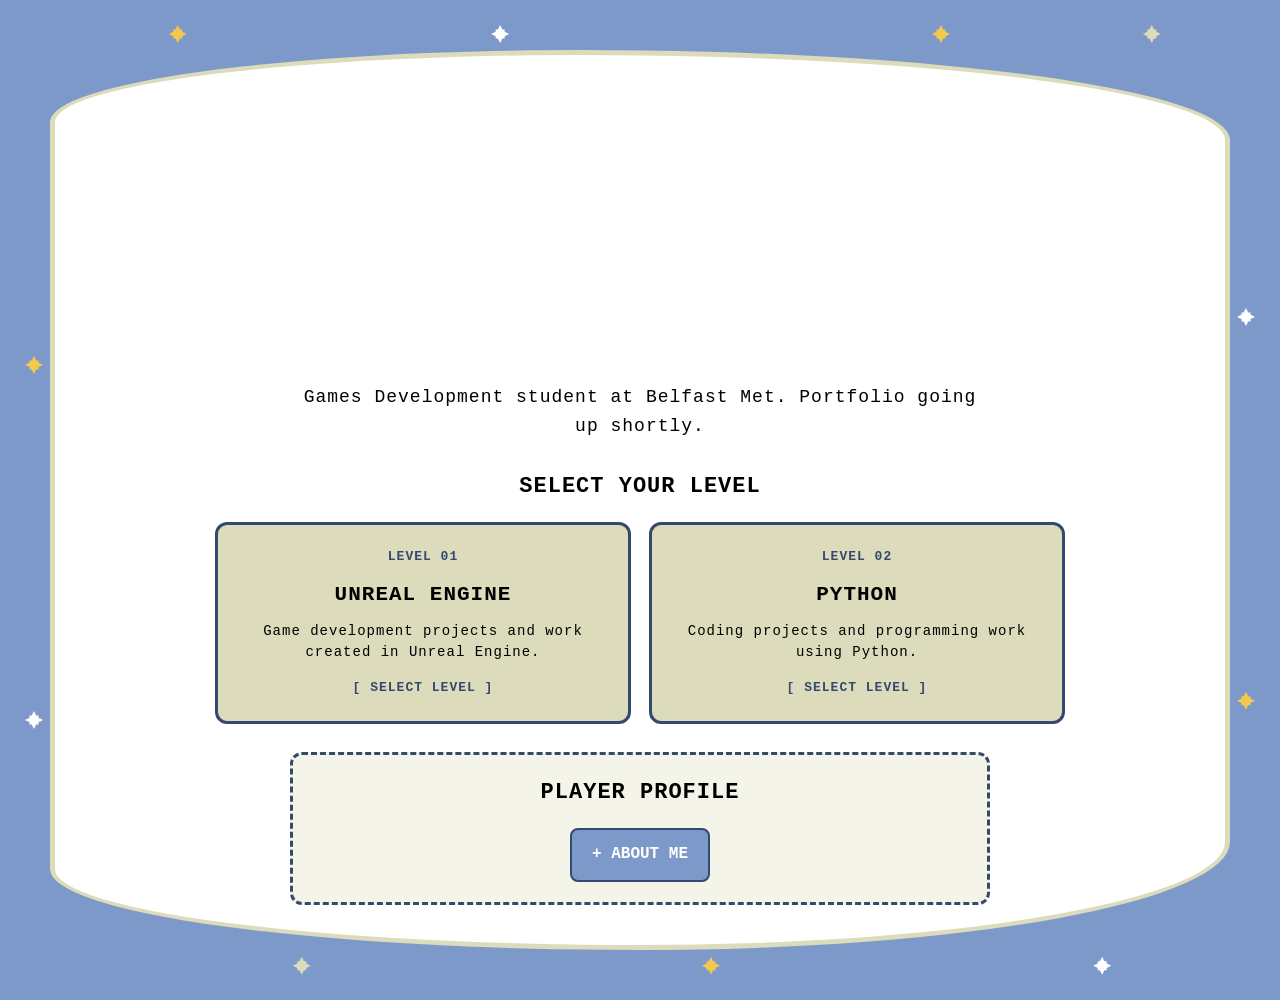
==== commit 887556c2: "Update index.html Messing about and seeing what I can add" ====
--- a/index.html
+++ b/index.html
@@ -1,482 +1,424 @@
-
 <!DOCTYPE html>
 <html lang="en">
 <head>
   <meta charset="UTF-8">
   <meta name="viewport" content="width=device-width, initial-scale=1.0">
-
   <title>Pixielled — Games Development</title>
-
   <style>
-
-    /* ================================= */
-    /* GENERAL PAGE SETTINGS             */
-    /* ================================= */
-
+    /* GENERAL PAGE SETTINGS */
     * {
       margin: 0;
       padding: 0;
       box-sizing: border-box;
     }
-
     body {
       min-height: 100vh;
       background: #7D99C9;
-
       display: flex;
       align-items: center;
       justify-content: center;
-
       padding: 20px;
       overflow-x: hidden;
-
       color: #000000;
       text-align: center;
-
       font-family: "Courier New", Courier, monospace;
       font-size: 18px;
       letter-spacing: 1px;
       line-height: 1.6;
-    }
-
-
-    /* ================================= */
-    /* OUTER BLUE FRAME                   */
-    /* ================================= */
-
-    /* This creates the space around the white container.
-       The blue background of the body shows through here.
-       The stars are positioned inside this space. */
-
+      /* Custom pixel cursor for computers */
+      cursor: url("data:image/svg+xml,%3Csvg xmlns='http://www.w3.org/2000/svg' width='24' height='24' viewBox='0 0 24 24'%3E%3Cpath fill='%2334496E' stroke='white' stroke-width='1' d='M3 1 L3 20 L8 15 L12 22 L15 20 L11 13 L18 13 Z'/%3E%3C/svg%3E") 3 1, auto;
+    }
+    /* OUTER BLUE FRAME */
     .portfolio-frame {
       position: relative;
-
       width: 100%;
       max-width: 1260px;
-
       padding: 30px;
     }
-
-
-    /* ================================= */
-    /* PIXEL STAR DESIGN                  */
-    /* ================================= */
-
-    /* Creates a four-point pixel-style star */
-
+    /* PIXEL STAR DESIGN */
     .pixel-star {
       position: absolute;
-
       width: 18px;
       height: 18px;
-
       background: #F2C94C;
-
       /* Creates a stepped, retro pixel-art star shape */
       clip-path: polygon(
-        50% 0%,
-        62% 25%,
-        75% 25%,
-        75% 37%,
-        100% 50%,
-        75% 62%,
-        75% 75%,
-        62% 75%,
-        50% 100%,
-        37% 75%,
-        25% 75%,
-        25% 62%,
-        0% 50%,
-        25% 37%,
-        25% 25%,
-        37% 25%
+        50% 0%, 62% 25%, 75% 25%, 75% 37%,
+        100% 50%, 75% 62%, 75% 75%, 62% 75%,
+        50% 100%, 37% 75%, 25% 75%, 25% 62%,
+        0% 50%, 25% 37%, 25% 25%, 37% 25%
       );
-
-      /* Makes each star blink independently */
       animation: star-twinkle 2s ease-in-out infinite;
-
-      /* Keeps stars decorative and non-clickable */
       pointer-events: none;
-
       z-index: 2;
     }
-
-
-    /* ================================= */
-    /* STAR POSITIONS                     */
-    /* ================================= */
-
-    /* Top edge stars */
-
-    .star-1 {
-      top: 5px;
-      left: 12%;
-      animation-delay: 0s;
-    }
-
-    .star-2 {
-      top: 5px;
-      left: 38%;
-      background: #ffffff;
-      animation-delay: 0.7s;
-    }
-
-    .star-3 {
-      top: 5px;
-      right: 25%;
-      animation-delay: 1.2s;
-    }
-
-    .star-4 {
-      top: 5px;
-      right: 8%;
-      background: #DCDBBB;
-      animation-delay: 0.4s;
-    }
-
-
-    /* Left edge stars */
-
-    .star-5 {
-      left: 5px;
-      top: 35%;
-      animation-delay: 1.5s;
-    }
-
-    .star-6 {
-      left: 5px;
-      top: 72%;
-      background: #ffffff;
-      animation-delay: 0.9s;
-    }
-
-
-    /* Right edge stars */
-
-    .star-7 {
-      right: 5px;
-      top: 30%;
-      background: #ffffff;
-      animation-delay: 1.8s;
-    }
-
-    .star-8 {
-      right: 5px;
-      top: 70%;
-      animation-delay: 0.3s;
-    }
-
-
-    /* Bottom edge stars */
-
-    .star-9 {
-      bottom: 5px;
-      left: 22%;
-      background: #DCDBBB;
-      animation-delay: 0.6s;
-    }
-
-    .star-10 {
-      bottom: 5px;
-      left: 55%;
-      animation-delay: 1.4s;
-    }
-
-    .star-11 {
-      bottom: 5px;
-      right: 12%;
-      background: #ffffff;
-      animation-delay: 0.2s;
-    }
-
-
-    /* ================================= */
-    /* STAR BLINKING ANIMATION            */
-    /* ================================= */
-
+    /* STAR POSITIONS */
+    .star-1 { top: 5px; left: 12%; animation-delay: 0s; }
+    .star-2 { top: 5px; left: 38%; background: #ffffff; animation-delay: 0.7s; }
+    .star-3 { top: 5px; right: 25%; animation-delay: 1.2s; }
+    .star-4 { top: 5px; right: 8%; background: #DCDBBB; animation-delay: 0.4s; }
+    .star-5 { left: 5px; top: 35%; animation-delay: 1.5s; }
+    .star-6 { left: 5px; top: 72%; background: #ffffff; animation-delay: 0.9s; }
+    .star-7 { right: 5px; top: 30%; background: #ffffff; animation-delay: 1.8s; }
+    .star-8 { right: 5px; top: 70%; animation-delay: 0.3s; }
+    .star-9 { bottom: 5px; left: 22%; background: #DCDBBB; animation-delay: 0.6s; }
+    .star-10 { bottom: 5px; left: 55%; animation-delay: 1.4s; }
+    .star-11 { bottom: 5px; right: 12%; background: #ffffff; animation-delay: 0.2s; }
+    /* STAR BLINKING ANIMATION */
     @keyframes star-twinkle {
-
-      /* Star fully visible */
       0%, 100% {
         opacity: 1;
         transform: scale(1);
       }
-
-      /* Star fades and shrinks */
       50% {
         opacity: 0.2;
         transform: scale(0.6);
       }
     }
-
-
-    /* ================================= */
-    /* MAIN WHITE CONTAINER               */
-    /* ================================= */
-
+    /* MAIN WHITE CONTAINER */
     .wiggly-container {
-
       width: 100%;
       min-height: 80vh;
-
       position: relative;
-
       display: flex;
       flex-direction: column;
-
       align-items: center;
       justify-content: center;
-
       gap: 28px;
       padding: 40px;
-
       background: #ffffff;
-
       border: 5px solid #DCDBBB;
-
-      /* Organic wiggly shape */
       border-radius: 45% 55% 50% 50% / 8% 10% 12% 9%;
-
-      /* Continuously changes the shape */
       animation: wiggle 6s ease-in-out infinite;
     }
-
-
-    /* ================================= */
-    /* LOGO VIDEO                        */
-    /* ================================= */
-
+    /* LOGO VIDEO */
     .logo-video {
       display: block;
-
       width: 100%;
       max-width: 520px;
       max-height: 320px;
-
       object-fit: contain;
     }
-
-
-    /* ================================= */
-    /* INTRODUCTION TEXT                  */
-    /* ================================= */
-
+    /* INTRODUCTION TEXT */
     .intro {
       max-width: 700px;
     }
-
-
-    /* ================================= */
-    /* BUTTON GROUP                       */
-    /* ================================= */
-
-    .button-group {
+    /* PROJECT SECTION */
+    .projects-section {
+      width: 100%;
+      max-width: 850px;
+    }
+    .section-heading {
+      margin-bottom: 18px;
+      font-size: 22px;
+    }
+    /* Game-style project selection cards */
+    .project-grid {
+      display: grid;
+      grid-template-columns: repeat(2, minmax(0, 1fr));
+      gap: 18px;
+      width: 100%;
+    }
+    .project-card {
       display: flex;
-      flex-wrap: wrap;
-
+      flex-direction: column;
+      align-items: center;
       justify-content: center;
-      gap: 14px;
-    }
-
-
-    /* ================================= */
-    /* PORTFOLIO BUTTONS                  */
-    /* ================================= */
-
-    .portfolio-button {
-      display: inline-block;
-
+      gap: 10px;
+      min-height: 175px;
+      padding: 22px 16px;
+      background: #DCDBBB;
+      border: 3px solid #34496E;
+      border-radius: 12px;
+      color: #000000;
+      text-decoration: none;
+      transition: transform 0.2s ease,
+                  background 0.2s ease,
+                  box-shadow 0.2s ease;
+    }
+    .project-card:hover,
+    .project-card:focus-visible {
+      background: #F2C94C;
+      transform: translateY(-6px);
+      box-shadow: 6px 6px 0 #34496E;
+    }
+    .project-card:focus-visible,
+    .about-toggle:focus-visible {
+      outline: 3px solid #000000;
+      outline-offset: 5px;
+    }
+    .level-number {
+      font-size: 13px;
+      font-weight: bold;
+      color: #34496E;
+    }
+    .project-name {
+      font-size: 21px;
+      font-weight: bold;
+    }
+    .project-description {
+      font-size: 14px;
+      line-height: 1.5;
+    }
+    .select-text {
+      margin-top: 5px;
+      font-size: 13px;
+      font-weight: bold;
+      color: #34496E;
+    }
+    /* ABOUT ME SECTION */
+    .about-section {
+      width: 100%;
+      max-width: 700px;
+      padding: 20px;
+      background: #F5F4E8;
+      border: 3px dashed #34496E;
+      border-radius: 12px;
+    }
+    .about-toggle {
       padding: 12px 20px;
-
+      background: #7D99C9;
       border: 2px solid #34496E;
-      border-radius: 999px;
-
-      background: #7D99C9;
+      border-radius: 8px;
       color: #ffffff;
-
       font: inherit;
       font-size: 16px;
-
-      text-decoration: none;
+      font-weight: bold;
       cursor: pointer;
-
-      transition: all 0.2s ease;
-    }
-
-
-    /* Button hover effect */
-
-    .portfolio-button:hover,
-    .portfolio-button:focus-visible {
+      transition: background 0.2s ease,
+                  transform 0.2s ease;
+    }
+    .about-toggle:hover {
       background: #34496E;
-      color: #ffffff;
-
       transform: translateY(-2px);
     }
-
-
-    /* Keyboard focus outline */
-
-    .portfolio-button:focus-visible {
-      outline: 3px solid #000000;
-      outline-offset: 4px;
-    }
-
-
-    /* ================================= */
-    /* WIGGLY CONTAINER ANIMATION         */
-    /* ================================= */
-
+    /* Hidden content is shown when the button is clicked */
+    .about-content {
+      display: none;
+      margin-top: 20px;
+      padding-top: 18px;
+      border-top: 2px dashed #DCDBBB;
+      text-align: left;
+    }
+    .about-content.open {
+      display: block;
+      animation: about-appear 0.3s ease;
+    }
+    .about-content p {
+      margin-bottom: 12px;
+    }
+    @keyframes about-appear {
+      from {
+        opacity: 0;
+        transform: translateY(-8px);
+      }
+      to {
+        opacity: 1;
+        transform: translateY(0);
+      }
+    }
+    /* WIGGLY CONTAINER ANIMATION */
     @keyframes wiggle {
-
       0%, 100% {
         border-radius: 45% 55% 50% 50% / 8% 10% 12% 9%;
       }
-
       50% {
         border-radius: 50% 45% 55% 45% / 10% 8% 9% 12%;
       }
     }
-
-
-    /* ================================= */
-    /* MOBILE RESPONSIVENESS              */
-    /* ================================= */
-
+    /* CLICK SPARKLE EFFECT */
+    .click-sparkle {
+      position: fixed;
+      width: 12px;
+      height: 12px;
+      background: #F2C94C;
+      clip-path: polygon(
+        50% 0%, 65% 35%, 100% 50%,
+        65% 65%, 50% 100%, 35% 65%,
+        0% 50%, 35% 35%
+      );
+      pointer-events: none;
+      z-index: 9999;
+      animation: sparkle-pop 0.55s ease-out forwards;
+    }
+    @keyframes sparkle-pop {
+      from {
+        opacity: 1;
+        transform: translate(-50%, -50%) scale(1);
+      }
+      to {
+        opacity: 0;
+        transform: translate(-50%, -50%) scale(2.5) rotate(90deg);
+      }
+    }
+    /* MOBILE RESPONSIVE SETTINGS */
     @media (max-width: 600px) {
-
       body {
         padding: 12px;
         font-size: 16px;
-      }
-
-      /* Makes the blue border slightly smaller */
+        /* Use the normal cursor on touch devices */
+        cursor: auto;
+      }
       .portfolio-frame {
         padding: 22px;
       }
-
-      /* Reduces the star size */
       .pixel-star {
         width: 13px;
         height: 13px;
       }
-
       .wiggly-container {
         min-height: 90vh;
-
         padding: 24px 18px;
-
         border-width: 4px;
-
         border-radius: 40% 60% 45% 55% / 6% 8% 10% 7%;
-
         gap: 22px;
       }
-
       .logo-video {
         max-height: 240px;
       }
-
-      .portfolio-button {
-        width: 100%;
-        max-width: 280px;
-      }
-    }
-
-
-    /* ================================= */
-    /* REDUCED MOTION ACCESSIBILITY       */
-    /* ================================= */
-
+      .project-grid {
+        grid-template-columns: 1fr;
+      }
+      .project-card {
+        min-height: 150px;
+      }
+      .about-section {
+        padding: 15px;
+      }
+    }
+    /* REDUCED MOTION ACCESSIBILITY */
     @media (prefers-reduced-motion: reduce) {
-
-      .wiggly-container {
-        animation: none;
-      }
-
-      .pixel-star {
-        animation: none;
-      }
-
-      .portfolio-button {
-        transition: none;
-      }
-    }
-
+      *,
+      *::before,
+      *::after {
+        animation-duration: 0.01ms !important;
+        animation-iteration-count: 1 !important;
+        scroll-behavior: auto !important;
+        transition-duration: 0.01ms !important;
+      }
+    }
   </style>
 </head>
-
-
 <body>
-
-  <!-- ================================= -->
-  <!-- OUTER BLUE FRAME                   -->
-  <!-- ================================= -->
-
+  <!-- OUTER BLUE FRAME -->
   <div class="portfolio-frame">
-
-
-    <!-- Decorative pixel stars on the BLUE border -->
-
+    <!-- Decorative pixel stars on the blue border -->
     <span class="pixel-star star-1" aria-hidden="true"></span>
     <span class="pixel-star star-2" aria-hidden="true"></span>
     <span class="pixel-star star-3" aria-hidden="true"></span>
     <span class="pixel-star star-4" aria-hidden="true"></span>
-
     <span class="pixel-star star-5" aria-hidden="true"></span>
     <span class="pixel-star star-6" aria-hidden="true"></span>
-
     <span class="pixel-star star-7" aria-hidden="true"></span>
     <span class="pixel-star star-8" aria-hidden="true"></span>
-
     <span class="pixel-star star-9" aria-hidden="true"></span>
     <span class="pixel-star star-10" aria-hidden="true"></span>
     <span class="pixel-star star-11" aria-hidden="true"></span>
-
-
-    <!-- ================================= -->
-    <!-- WHITE WIGGLY CONTAINER             -->
-    <!-- ================================= -->
-
+    <!-- Main white container -->
     <main class="wiggly-container">
-
-
       <!-- Animated logo video -->
-
       <video class="logo-video" autoplay loop muted playsinline>
-
         <source src="logo_animation.mp4" type="video/mp4">
-
         Your browser does not support the video tag.
-
       </video>
-
-
       <!-- Introduction -->
-
       <p class="intro">
         Games Development student at Belfast Met.
         Portfolio going up shortly.
       </p>
-
-
-      <!-- Showreel navigation -->
-
-      <nav class="button-group" aria-label="Showreels">
-
-        <a class="portfolio-button" href="unreal_showreel.html">
-          Unreal Showreel Here
-        </a>
-
-        <a class="portfolio-button" href="python_showreel.html">
-          Python Showreel Here
-        </a>
-
-      </nav>
-
+      <!-- Project selection cards -->
+      <section class="projects-section" aria-labelledby="projects-heading">
+        <h2 class="section-heading" id="projects-heading">
+          SELECT YOUR LEVEL
+        </h2>
+        <div class="project-grid">
+          <a class="project-card" href="unreal_showreel.html">
+            <span class="level-number">LEVEL 01</span>
+            <span class="project-name">UNREAL ENGINE</span>
+            <span class="project-description">
+              Game development projects and work created in Unreal Engine.
+            </span>
+            <span class="select-text">[ SELECT LEVEL ]</span>
+          </a>
+          <a class="project-card" href="python_showreel.html">
+            <span class="level-number">LEVEL 02</span>
+            <span class="project-name">PYTHON</span>
+            <span class="project-description">
+              Coding projects and programming work using Python.
+            </span>
+            <span class="select-text">[ SELECT LEVEL ]</span>
+          </a>
+        </div>
+      </section>
+      <!-- Interactive About Me section -->
+      <section class="about-section" aria-labelledby="about-heading">
+        <h2 class="section-heading" id="about-heading">
+          PLAYER PROFILE
+        </h2>
+        <button
+          class="about-toggle"
+          id="about-toggle"
+          type="button"
+          aria-expanded="false"
+          aria-controls="about-content"
+        >
+          + ABOUT ME
+        </button>
+        <div class="about-content" id="about-content" hidden>
+          <p>
+            Hi! I'm a Games Development student at Belfast Met.
+          </p>
+          <p>
+            I'm interested in learning how games are made, experimenting
+            with different programming tools and developing my skills
+            through practical projects.
+          </p>
+          <p>
+            This portfolio is where I can show some of the work I've
+            created and track my progress as I learn more about
+            games development.
+          </p>
+          <!-- You can add your own interests and favourite games here -->
+        </div>
+      </section>
     </main>
-
   </div>
-
+  <!-- JavaScript for the interactive features -->
+  <script>
+    /* ABOUT ME BUTTON */
+    const aboutButton = document.getElementById("about-toggle");
+    const aboutContent = document.getElementById("about-content");
+    aboutButton.addEventListener("click", function () {
+      // Checks whether the About Me section is currently open
+      const isOpen = aboutButton.getAttribute("aria-expanded") === "true";
+      // Changes the open/closed state
+      aboutButton.setAttribute("aria-expanded", !isOpen);
+      // Shows or hides the extra information
+      aboutContent.hidden = isOpen;
+      // Changes the button text to match the section
+      if (isOpen) {
+        aboutButton.textContent = "+ ABOUT ME";
+      } else {
+        aboutButton.textContent = "- CLOSE PROFILE";
+      }
+    });
+    /* PIXEL SPARKLES WHEN THE PAGE IS CLICKED */
+    document.addEventListener("click", function (event) {
+      // Don't create sparkles for clicks on the decorative stars
+      if (event.target.classList.contains("pixel-star")) {
+        return;
+      }
+      const sparkle = document.createElement("span");
+      sparkle.classList.add("click-sparkle");
+      // Places the sparkle where the user clicked
+      sparkle.style.left = event.clientX + "px";
+      sparkle.style.top = event.clientY + "px";
+      document.body.appendChild(sparkle);
+      // Removes the sparkle after its animation finishes
+      sparkle.addEventListener("animationend", function () {
+        sparkle.remove();
+      });
+    });
+  </script>
 </body>
-</html>
+</html>
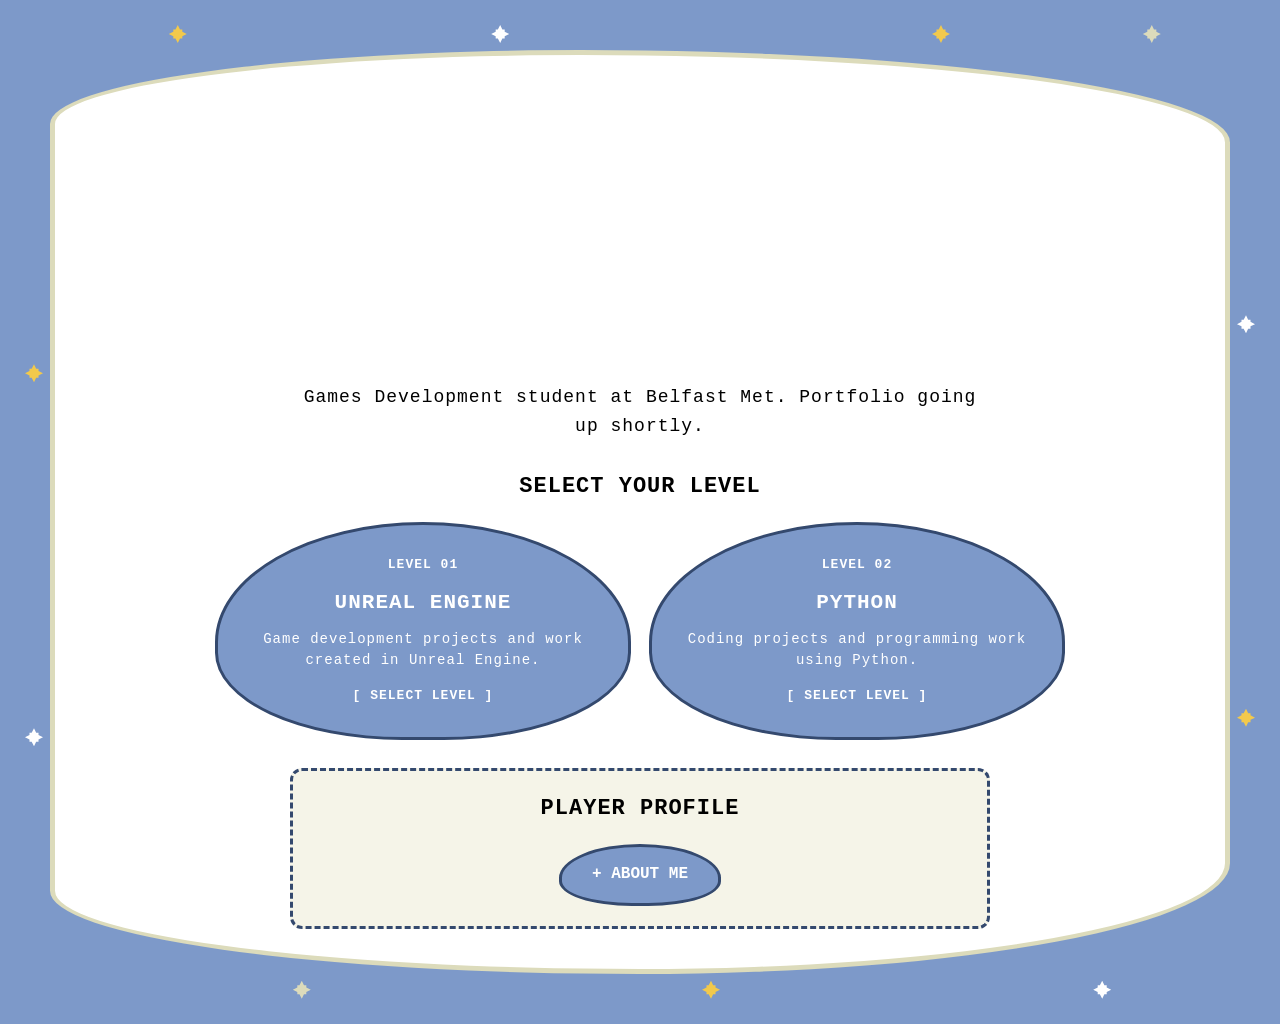
==== commit 98b6924e: "Update index.html Hopefully making the buttons nicer looking if it worked" ====
--- a/index.html
+++ b/index.html
@@ -3,14 +3,18 @@
 <head>
   <meta charset="UTF-8">
   <meta name="viewport" content="width=device-width, initial-scale=1.0">
+
   <title>Pixielled — Games Development</title>
+
   <style>
     /* GENERAL PAGE SETTINGS */
+
     * {
       margin: 0;
       padding: 0;
       box-sizing: border-box;
     }
+
     body {
       min-height: 100vh;
       background: #7D99C9;
@@ -25,22 +29,28 @@
       font-size: 18px;
       letter-spacing: 1px;
       line-height: 1.6;
+
       /* Custom pixel cursor for computers */
       cursor: url("data:image/svg+xml,%3Csvg xmlns='http://www.w3.org/2000/svg' width='24' height='24' viewBox='0 0 24 24'%3E%3Cpath fill='%2334496E' stroke='white' stroke-width='1' d='M3 1 L3 20 L8 15 L12 22 L15 20 L11 13 L18 13 Z'/%3E%3C/svg%3E") 3 1, auto;
     }
+
     /* OUTER BLUE FRAME */
+
     .portfolio-frame {
       position: relative;
       width: 100%;
       max-width: 1260px;
       padding: 30px;
     }
+
     /* PIXEL STAR DESIGN */
+
     .pixel-star {
       position: absolute;
       width: 18px;
       height: 18px;
       background: #F2C94C;
+
       /* Creates a stepped, retro pixel-art star shape */
       clip-path: polygon(
         50% 0%, 62% 25%, 75% 25%, 75% 37%,
@@ -48,34 +58,45 @@
         50% 100%, 37% 75%, 25% 75%, 25% 62%,
         0% 50%, 25% 37%, 25% 25%, 37% 25%
       );
+
       animation: star-twinkle 2s ease-in-out infinite;
       pointer-events: none;
       z-index: 2;
     }
+
     /* STAR POSITIONS */
+
     .star-1 { top: 5px; left: 12%; animation-delay: 0s; }
     .star-2 { top: 5px; left: 38%; background: #ffffff; animation-delay: 0.7s; }
     .star-3 { top: 5px; right: 25%; animation-delay: 1.2s; }
     .star-4 { top: 5px; right: 8%; background: #DCDBBB; animation-delay: 0.4s; }
+
     .star-5 { left: 5px; top: 35%; animation-delay: 1.5s; }
     .star-6 { left: 5px; top: 72%; background: #ffffff; animation-delay: 0.9s; }
+
     .star-7 { right: 5px; top: 30%; background: #ffffff; animation-delay: 1.8s; }
     .star-8 { right: 5px; top: 70%; animation-delay: 0.3s; }
+
     .star-9 { bottom: 5px; left: 22%; background: #DCDBBB; animation-delay: 0.6s; }
     .star-10 { bottom: 5px; left: 55%; animation-delay: 1.4s; }
     .star-11 { bottom: 5px; right: 12%; background: #ffffff; animation-delay: 0.2s; }
+
     /* STAR BLINKING ANIMATION */
+
     @keyframes star-twinkle {
       0%, 100% {
         opacity: 1;
         transform: scale(1);
       }
+
       50% {
         opacity: 0.2;
         transform: scale(0.6);
       }
     }
+
     /* MAIN WHITE CONTAINER */
+
     .wiggly-container {
       width: 100%;
       min-height: 80vh;
@@ -91,7 +112,9 @@
       border-radius: 45% 55% 50% 50% / 8% 10% 12% 9%;
       animation: wiggle 6s ease-in-out infinite;
     }
+
     /* LOGO VIDEO */
+
     .logo-video {
       display: block;
       width: 100%;
@@ -99,74 +122,98 @@
       max-height: 320px;
       object-fit: contain;
     }
+
     /* INTRODUCTION TEXT */
+
     .intro {
       max-width: 700px;
     }
+
     /* PROJECT SECTION */
+
     .projects-section {
       width: 100%;
       max-width: 850px;
     }
+
     .section-heading {
       margin-bottom: 18px;
       font-size: 22px;
     }
-    /* Game-style project selection cards */
+
+    /* GAME-STYLE PROJECT CARDS */
+
     .project-grid {
       display: grid;
       grid-template-columns: repeat(2, minmax(0, 1fr));
       gap: 18px;
       width: 100%;
     }
+
+    /* Cloud-shaped blue project buttons */
+
     .project-card {
       display: flex;
       flex-direction: column;
       align-items: center;
       justify-content: center;
       gap: 10px;
-      min-height: 175px;
-      padding: 22px 16px;
-      background: #DCDBBB;
+
+      min-height: 190px;
+      padding: 30px 25px;
+
+      background: #7D99C9;
       border: 3px solid #34496E;
-      border-radius: 12px;
-      color: #000000;
+
+      /* Gives the cards a fluffy cloud-like shape */
+      border-radius: 50% 50% 45% 45% / 55% 55% 40% 40%;
+
+      color: #ffffff;
       text-decoration: none;
+
       transition: transform 0.2s ease,
                   background 0.2s ease,
                   box-shadow 0.2s ease;
     }
+
     .project-card:hover,
     .project-card:focus-visible {
-      background: #F2C94C;
+      background: #34496E;
       transform: translateY(-6px);
-      box-shadow: 6px 6px 0 #34496E;
-    }
+      box-shadow: 5px 5px 0 #DCDBBB;
+    }
+
     .project-card:focus-visible,
     .about-toggle:focus-visible {
       outline: 3px solid #000000;
       outline-offset: 5px;
     }
+
     .level-number {
       font-size: 13px;
       font-weight: bold;
-      color: #34496E;
-    }
+      color: #ffffff;
+    }
+
     .project-name {
       font-size: 21px;
       font-weight: bold;
     }
+
     .project-description {
       font-size: 14px;
       line-height: 1.5;
     }
+
     .select-text {
       margin-top: 5px;
       font-size: 13px;
       font-weight: bold;
-      color: #34496E;
-    }
+      color: #ffffff;
+    }
+
     /* ABOUT ME SECTION */
+
     .about-section {
       width: 100%;
       max-width: 700px;
@@ -175,97 +222,128 @@
       border: 3px dashed #34496E;
       border-radius: 12px;
     }
+
+    /* Cloud-shaped blue About Me button */
+
     .about-toggle {
-      padding: 12px 20px;
+      padding: 15px 30px;
+
       background: #7D99C9;
-      border: 2px solid #34496E;
-      border-radius: 8px;
+      border: 3px solid #34496E;
+
+      /* Gives the button a cloud-like shape */
+      border-radius: 50% 50% 45% 45% / 55% 55% 40% 40%;
+
       color: #ffffff;
       font: inherit;
       font-size: 16px;
       font-weight: bold;
+
       cursor: pointer;
+
       transition: background 0.2s ease,
                   transform 0.2s ease;
     }
+
     .about-toggle:hover {
       background: #34496E;
-      transform: translateY(-2px);
-    }
-    /* Hidden content is shown when the button is clicked */
+      transform: translateY(-3px);
+    }
+
+    /* HIDDEN ABOUT ME CONTENT */
+
     .about-content {
-      display: none;
       margin-top: 20px;
       padding-top: 18px;
       border-top: 2px dashed #DCDBBB;
       text-align: left;
     }
-    .about-content.open {
-      display: block;
+
+    .about-content[hidden] {
+      display: none;
+    }
+
+    .about-content:not([hidden]) {
       animation: about-appear 0.3s ease;
     }
+
     .about-content p {
       margin-bottom: 12px;
     }
+
     @keyframes about-appear {
       from {
         opacity: 0;
         transform: translateY(-8px);
       }
+
       to {
         opacity: 1;
         transform: translateY(0);
       }
     }
+
     /* WIGGLY CONTAINER ANIMATION */
+
     @keyframes wiggle {
       0%, 100% {
         border-radius: 45% 55% 50% 50% / 8% 10% 12% 9%;
       }
+
       50% {
         border-radius: 50% 45% 55% 45% / 10% 8% 9% 12%;
       }
     }
+
     /* CLICK SPARKLE EFFECT */
+
     .click-sparkle {
       position: fixed;
       width: 12px;
       height: 12px;
       background: #F2C94C;
+
       clip-path: polygon(
         50% 0%, 65% 35%, 100% 50%,
         65% 65%, 50% 100%, 35% 65%,
         0% 50%, 35% 35%
       );
+
       pointer-events: none;
       z-index: 9999;
       animation: sparkle-pop 0.55s ease-out forwards;
     }
+
     @keyframes sparkle-pop {
       from {
         opacity: 1;
         transform: translate(-50%, -50%) scale(1);
       }
+
       to {
         opacity: 0;
         transform: translate(-50%, -50%) scale(2.5) rotate(90deg);
       }
     }
+
     /* MOBILE RESPONSIVE SETTINGS */
+
     @media (max-width: 600px) {
       body {
         padding: 12px;
         font-size: 16px;
-        /* Use the normal cursor on touch devices */
         cursor: auto;
       }
+
       .portfolio-frame {
         padding: 22px;
       }
+
       .pixel-star {
         width: 13px;
         height: 13px;
       }
+
       .wiggly-container {
         min-height: 90vh;
         padding: 24px 18px;
@@ -273,20 +351,26 @@
         border-radius: 40% 60% 45% 55% / 6% 8% 10% 7%;
         gap: 22px;
       }
+
       .logo-video {
         max-height: 240px;
       }
+
       .project-grid {
         grid-template-columns: 1fr;
       }
+
       .project-card {
         min-height: 150px;
       }
+
       .about-section {
         padding: 15px;
       }
     }
+
     /* REDUCED MOTION ACCESSIBILITY */
+
     @media (prefers-reduced-motion: reduce) {
       *,
       *::before,
@@ -297,41 +381,61 @@
         transition-duration: 0.01ms !important;
       }
     }
+
   </style>
 </head>
+
 <body>
+
   <!-- OUTER BLUE FRAME -->
+
   <div class="portfolio-frame">
+
     <!-- Decorative pixel stars on the blue border -->
+
     <span class="pixel-star star-1" aria-hidden="true"></span>
     <span class="pixel-star star-2" aria-hidden="true"></span>
     <span class="pixel-star star-3" aria-hidden="true"></span>
     <span class="pixel-star star-4" aria-hidden="true"></span>
+
     <span class="pixel-star star-5" aria-hidden="true"></span>
     <span class="pixel-star star-6" aria-hidden="true"></span>
+
     <span class="pixel-star star-7" aria-hidden="true"></span>
     <span class="pixel-star star-8" aria-hidden="true"></span>
+
     <span class="pixel-star star-9" aria-hidden="true"></span>
     <span class="pixel-star star-10" aria-hidden="true"></span>
     <span class="pixel-star star-11" aria-hidden="true"></span>
+
     <!-- Main white container -->
+
     <main class="wiggly-container">
+
       <!-- Animated logo video -->
+
       <video class="logo-video" autoplay loop muted playsinline>
         <source src="logo_animation.mp4" type="video/mp4">
         Your browser does not support the video tag.
       </video>
+
       <!-- Introduction -->
+
       <p class="intro">
         Games Development student at Belfast Met.
         Portfolio going up shortly.
       </p>
+
       <!-- Project selection cards -->
+
       <section class="projects-section" aria-labelledby="projects-heading">
+
         <h2 class="section-heading" id="projects-heading">
           SELECT YOUR LEVEL
         </h2>
+
         <div class="project-grid">
+
           <a class="project-card" href="unreal_showreel.html">
             <span class="level-number">LEVEL 01</span>
             <span class="project-name">UNREAL ENGINE</span>
@@ -340,6 +444,7 @@
             </span>
             <span class="select-text">[ SELECT LEVEL ]</span>
           </a>
+
           <a class="project-card" href="python_showreel.html">
             <span class="level-number">LEVEL 02</span>
             <span class="project-name">PYTHON</span>
@@ -348,13 +453,19 @@
             </span>
             <span class="select-text">[ SELECT LEVEL ]</span>
           </a>
+
         </div>
+
       </section>
+
       <!-- Interactive About Me section -->
+
       <section class="about-section" aria-labelledby="about-heading">
+
         <h2 class="section-heading" id="about-heading">
           PLAYER PROFILE
         </h2>
+
         <button
           class="about-toggle"
           id="about-toggle"
@@ -364,61 +475,92 @@
         >
           + ABOUT ME
         </button>
+
         <div class="about-content" id="about-content" hidden>
+
           <p>
             Hi! I'm a Games Development student at Belfast Met.
           </p>
+
           <p>
             I'm interested in learning how games are made, experimenting
             with different programming tools and developing my skills
             through practical projects.
           </p>
+
           <p>
             This portfolio is where I can show some of the work I've
             created and track my progress as I learn more about
             games development.
           </p>
+
           <!-- You can add your own interests and favourite games here -->
+
         </div>
+
       </section>
+
     </main>
+
   </div>
+
   <!-- JavaScript for the interactive features -->
+
   <script>
+
     /* ABOUT ME BUTTON */
+
     const aboutButton = document.getElementById("about-toggle");
     const aboutContent = document.getElementById("about-content");
+
     aboutButton.addEventListener("click", function () {
+
       // Checks whether the About Me section is currently open
       const isOpen = aboutButton.getAttribute("aria-expanded") === "true";
+
       // Changes the open/closed state
       aboutButton.setAttribute("aria-expanded", !isOpen);
+
       // Shows or hides the extra information
       aboutContent.hidden = isOpen;
+
       // Changes the button text to match the section
       if (isOpen) {
         aboutButton.textContent = "+ ABOUT ME";
       } else {
         aboutButton.textContent = "- CLOSE PROFILE";
       }
+
     });
+
+
     /* PIXEL SPARKLES WHEN THE PAGE IS CLICKED */
+
     document.addEventListener("click", function (event) {
+
       // Don't create sparkles for clicks on the decorative stars
       if (event.target.classList.contains("pixel-star")) {
         return;
       }
+
       const sparkle = document.createElement("span");
+
       sparkle.classList.add("click-sparkle");
+
       // Places the sparkle where the user clicked
       sparkle.style.left = event.clientX + "px";
       sparkle.style.top = event.clientY + "px";
+
       document.body.appendChild(sparkle);
+
       // Removes the sparkle after its animation finishes
       sparkle.addEventListener("animationend", function () {
         sparkle.remove();
       });
+
     });
+
   </script>
+
 </body>
 </html>
